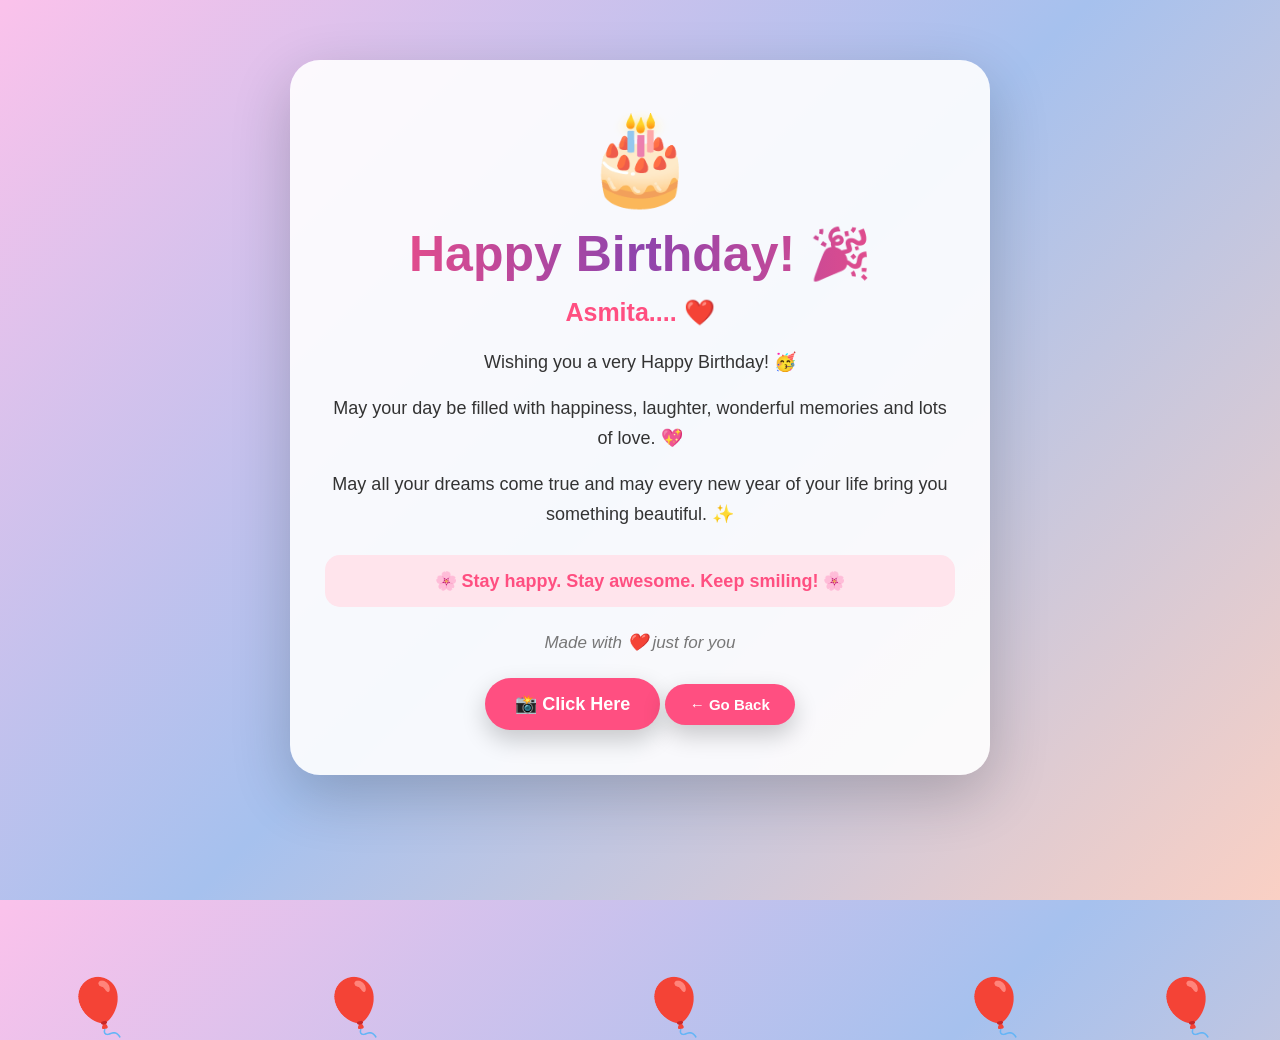
==== birthday.html @ e2fa073b "Add files via upload" ====
<!DOCTYPE html>
<html lang="en">
<head>
    <meta charset="UTF-8">
    <meta name="viewport" content="width=device-width, initial-scale=1.0">
    <title>Happy Birthday 🎉</title>
    <link rel="stylesheet" href="style.css">
</head>

<body class="page2">

    <!-- Balloons -->
    <div class="balloons">
        <span>🎈</span>
        <span>🎈</span>
        <span>🎈</span>
        <span>🎈</span>
        <span>🎈</span>
    </div>

    <!-- Confetti -->
    <div class="confetti">
        <span>✨</span>
        <span>🎉</span>
        <span>✨</span>
        <span>🎊</span>
        <span>💖</span>
        <span>✨</span>
        <span>🎉</span>
    </div>

    <div class="birthday-card">

        <div class="cake-large">
            🎂
        </div>

        <h1>
            Happy Birthday! 🎉
        </h1>

        <h2>
            <span id="friendName">Asmita....</span> ❤️
        </h2>

        <p>
            Wishing you a very Happy Birthday! 🥳
        </p>

        <p>
            May your day be filled with happiness,
            laughter, wonderful memories and lots of love. 💖
        </p>

        <p>
            May all your dreams come true and may
            every new year of your life bring you
            something beautiful. ✨
        </p>

        <div class="special-message">
            🌸 Stay happy. Stay awesome. Keep smiling! 🌸
        </div>

        <div class="signature">
            Made with ❤️ just for you
        </div>

        <a href="birthday-photo.jpg?v=2" target="_blank" class="photo-button">
            📸 Click Here
        </a>

        <button class="back-button" onclick="goBack()">
            ← Go Back
        </button>

    </div>

    <script src="script.js"></script>

</body>
</html>
---- style.css ----
* {
    margin: 0;
    padding: 0;
    box-sizing: border-box;
}

body {
    min-height: 100vh;
    margin: 0;
    font-family: Arial, Helvetica, sans-serif;
    overflow-x: hidden;
    overflow-y: auto;
}

/* =========================
   PAGE 1
========================= */

.page1 {
    display: flex;
    justify-content: center;
    align-items: center;
    text-align: center;

    background:
        linear-gradient(135deg, #ff758c, #ff7eb3, #a18cd1);

    color: white;
}

.container {
    width: 90%;
    max-width: 650px;

    padding: 50px 30px;

    background: rgba(255, 255, 255, 0.15);

    border: 1px solid rgba(255, 255, 255, 0.3);

    border-radius: 30px;

    backdrop-filter: blur(15px);

    box-shadow:
        0 20px 50px rgba(0, 0, 0, 0.2);

    animation: cardAppear 1.2s ease;
}

.cake {
    font-size: 90px;

    animation:
        cakeBounce 2s infinite,
        glow 2s infinite alternate;
}

.container h1 {
    margin-top: 20px;

    font-size: 48px;

    animation: fadeIn 1.5s ease;
}

.intro {
    margin-top: 20px;

    font-size: 20px;

    line-height: 1.6;
}

.question {
    margin-top: 15px;

    font-size: 22px;

    font-weight: bold;
}

button {
    margin-top: 30px;

    padding: 15px 30px;

    border: none;

    border-radius: 50px;

    background: white;

    color: #ff4f81;

    font-size: 18px;

    font-weight: bold;

    cursor: pointer;

    transition: 0.3s;

    box-shadow:
        0 10px 25px rgba(0, 0, 0, 0.2);
}

button:hover {
    transform: scale(1.1);

    box-shadow:
        0 15px 30px rgba(0, 0, 0, 0.3);
}

/* =========================
   FLOATING HEARTS
========================= */

.floating-hearts span {
    position: absolute;

    bottom: -50px;

    font-size: 30px;

    animation: floatHeart 8s linear infinite;

    opacity: 0.8;
}

.floating-hearts span:nth-child(1) {
    left: 10%;
    animation-delay: 0s;
}

.floating-hearts span:nth-child(2) {
    left: 25%;
    animation-delay: 2s;
}

.floating-hearts span:nth-child(3) {
    left: 40%;
    animation-delay: 4s;
}

.floating-hearts span:nth-child(4) {
    left: 55%;
    animation-delay: 1s;
}

.floating-hearts span:nth-child(5) {
    left: 70%;
    animation-delay: 3s;
}

.floating-hearts span:nth-child(6) {
    left: 82%;
    animation-delay: 5s;
}

.floating-hearts span:nth-child(7) {
    left: 92%;
    animation-delay: 2.5s;
}

/* =========================
   PAGE 2
========================= */

.page2 {
    min-height: 100vh;

    display: flex;
    justify-content: center;
    align-items: flex-start;

    text-align: center;

    padding: 40px 20px;

    background:
        linear-gradient(
            135deg,
            #fbc2eb,
            #a6c1ee,
            #fad0c4
        );

    color: #333;

    overflow-x: hidden;
}

.birthday-card {
    position: relative;

    z-index: 10;

    width: 100%;
    max-width: 700px;

    padding: 45px 35px;

    margin: 20px auto;

    background: rgba(255, 255, 255, 0.90);

    border-radius: 30px;

    box-shadow:
        0 20px 60px rgba(0, 0, 0, 0.2);

    animation: cardAppear 1.5s ease;

    box-sizing: border-box;
}

.cake-large {
    font-size: 90px;

    animation: cakeBounce 2s infinite;
}

.birthday-card h1 {
    font-size: 50px;

    margin: 15px 0;

    background:
        linear-gradient(
            90deg,
            #ff4f81,
            #8e44ad,
            #ff4f81
        );

    -webkit-background-clip: text;

    -webkit-text-fill-color: transparent;

    animation: textGlow 2s infinite alternate;
}

.birthday-card h2 {
    font-size: 25px;

    margin-bottom: 20px;

    color: #ff4f81;
}

.birthday-card p {
    font-size: 18px;

    line-height: 1.7;

    margin: 15px 0;
}

.special-message {
    margin-top: 25px;

    padding: 15px;

    border-radius: 15px;

    background: #ffe4ec;

    color: #ff4f81;

    font-size: 18px;

    font-weight: bold;
}

.signature {
    margin-top: 25px;

    font-size: 17px;

    font-style: italic;

    color: #777;
}

.back-button {
    background: #ff4f81;

    color: white;

    font-size: 15px;

    padding: 12px 25px;
}

/* =========================
   BALLOONS
========================= */

.balloons {
    position: absolute;

    width: 100%;

    height: 100%;

    pointer-events: none;
}

.balloons span {
    position: absolute;

    bottom: -100px;

    font-size: 55px;

    animation: balloonFloat 9s linear infinite;
}

.balloons span:nth-child(1) {
    left: 5%;
    animation-delay: 0s;
}

.balloons span:nth-child(2) {
    left: 25%;
    animation-delay: 2s;
}

.balloons span:nth-child(3) {
    left: 50%;
    animation-delay: 4s;
}

.balloons span:nth-child(4) {
    left: 75%;
    animation-delay: 1s;
}

.balloons span:nth-child(5) {
    left: 90%;
    animation-delay: 3s;
}

/* =========================
   CONFETTI
========================= */

.confetti span {
    position: absolute;

    top: -50px;

    font-size: 25px;

    animation: confettiFall 5s linear infinite;
}

.confetti span:nth-child(1) {
    left: 10%;
    animation-delay: 0s;
}

.confetti span:nth-child(2) {
    left: 30%;
    animation-delay: 1s;
}

.confetti span:nth-child(3) {
    left: 50%;
    animation-delay: 2s;
}

.confetti span:nth-child(4) {
    left: 70%;
    animation-delay: 3s;
}

.confetti span:nth-child(5) {
    left: 85%;
    animation-delay: 1.5s;
}

.confetti span:nth-child(6) {
    left: 40%;
    animation-delay: 3.5s;
}

.confetti span:nth-child(7) {
    left: 60%;
    animation-delay: 4s;
}

/* =========================
   ANIMATIONS
========================= */

@keyframes cardAppear {

    from {
        opacity: 0;

        transform:
            scale(0.7)
            translateY(50px);
    }

    to {
        opacity: 1;

        transform:
            scale(1)
            translateY(0);
    }
}

@keyframes fadeIn {

    from {
        opacity: 0;
    }

    to {
        opacity: 1;
    }
}

@keyframes cakeBounce {

    0%,
    100% {
        transform: translateY(0);
    }

    50% {
        transform: translateY(-15px);
    }
}

@keyframes glow {

    from {
        filter:
            drop-shadow(
                0 0 5px white
            );
    }

    to {
        filter:
            drop-shadow(
                0 0 25px white
            );
    }
}

@keyframes textGlow {

    from {
        filter:
            drop-shadow(
                0 0 2px #ff4f81
            );
    }

    to {
        filter:
            drop-shadow(
                0 0 10px #ff4f81
            );
    }
}

@keyframes floatHeart {

    0% {
        transform:
            translateY(0)
            rotate(0deg);

        opacity: 0;
    }

    20% {
        opacity: 1;
    }

    100% {
        transform:
            translateY(-110vh)
            rotate(360deg);

        opacity: 0;
    }
}

@keyframes balloonFloat {

    0% {
        transform:
            translateY(0)
            rotate(0deg);

        opacity: 0;
    }

    10% {
        opacity: 1;
    }

    100% {
        transform:
            translateY(-120vh)
            rotate(15deg);

        opacity: 0;
    }
}

@keyframes confettiFall {

    0% {
        transform:
            translateY(0)
            rotate(0deg);

        opacity: 0;
    }

    20% {
        opacity: 1;
    }

    100% {
        transform:
            translateY(110vh)
            rotate(360deg);

        opacity: 0;
    }
}



.photo-container {
    display: none;
    margin-top: 25px;
    animation: photoAppear 1s ease;
}

.photo-container img {
    width: 100%;
    max-width: 450px;
    max-height: 500px;
    object-fit: cover;

    border-radius: 20px;

    box-shadow:
        0 15px 40px rgba(0, 0, 0, 0.25);

    border: 5px solid white;
}

        .photo-container.show {
            display: block;
        }

        @keyframes photoAppear {
            from {
                opacity: 0;
                transform: scale(0.5) rotate(-5deg);
            }

            to {
                opacity: 1;
                transform: scale(1) rotate(0deg);
            }
        }


            .photo-page {
        min-height: 100vh;

        display: flex;
        justify-content: center;
        align-items: center;

        text-align: center;

        padding: 30px;

        background:
            linear-gradient(
                135deg,
                #ff758c,
                #ff7eb3,
                #a18cd1
            );
    }

    .photo-wrapper {
        width: 90%;
        max-width: 700px;

        padding: 30px;

        background: rgba(255, 255, 255, 0.18);

        border-radius: 30px;

        backdrop-filter: blur(15px);

        animation: photoPageAppear 1s ease;
    }

    .photo-wrapper h1 {
        color: white;

        margin-bottom: 25px;

        font-size: 35px;
    }

    .special-photo {
        width: 100%;
        max-width: 550px;

        max-height: 600px;

        object-fit: contain;

        border-radius: 20px;

        border: 5px solid white;

        box-shadow:
            0 15px 40px rgba(0, 0, 0, 0.3);

        animation: photoZoom 1.2s ease;
    }

    .photo-wrapper p {
        color: white;

        font-size: 18px;

        margin-top: 20px;
    }

    .photo-wrapper button {
        background: white;

        color: #ff4f81;

        margin-top: 20px;
    }

    @keyframes photoPageAppear {

        from {
            opacity: 0;
            transform: scale(0.7);
        }

        to {
            opacity: 1;
            transform: scale(1);
        }
    }

    @keyframes photoZoom {

        from {
            opacity: 0;
            transform: scale(0.5) rotate(-5deg);
        }

        to {
            opacity: 1;
            transform: scale(1) rotate(0);
        }
    }


        .photo-button {
        display: inline-block;
        margin-top: 25px;
        padding: 15px 30px;

        background: #ff4f81;
        color: white;

        text-decoration: none;

        border-radius: 50px;

        font-size: 18px;
        font-weight: bold;

        box-shadow: 0 10px 25px rgba(0, 0, 0, 0.2);

        transition: 0.3s;
    }

    .photo-button:hover {
        transform: scale(1.08);
    }

    .birthday-card button,
.birthday-card .photo-button {
    max-width: 100%;
    box-sizing: border-box;
}

        .photo-button {
            display: inline-block;
            margin-top: 25px;
            padding: 15px 30px;

            background: #ff4f81;
            color: white;

            text-decoration: none;

            border-radius: 50px;

            font-size: 18px;
            font-weight: bold;

            box-shadow:
                0 10px 25px rgba(0, 0, 0, 0.2);

            transition: 0.3s;
        }

        .photo-button:hover {
            transform: scale(1.08);
        }


        @media (max-width: 600px) {

        /* PAGE 1 */

        .container {
            width: 92%;
            padding: 30px 20px;
        }

        .container h1 {
            font-size: 34px;
        }

        .intro {
            font-size: 17px;
        }

        .question {
            font-size: 19px;
        }

        .cake {
            font-size: 70px;
        }


        /* PAGE 2 */

        .page2 {
            min-height: 100vh;

            padding: 20px 12px;

            align-items: flex-start;
        }

        .birthday-card {
            width: 100%;

            margin: 10px auto;

            padding: 30px 18px;

            border-radius: 22px;
        }

        .cake-large {
            font-size: 65px;
        }

        .birthday-card h1 {
            font-size: 34px;

            line-height: 1.2;
        }

        .birthday-card h2 {
            font-size: 21px;

            line-height: 1.4;
        }

        .birthday-card p {
            font-size: 16px;

            line-height: 1.6;
        }

        .special-message {
            font-size: 16px;

            padding: 13px;
        }

        .signature {
            font-size: 15px;
        }

        .birthday-card button,
        .birthday-card .photo-button {
            width: 90%;

            padding: 13px 15px;

            font-size: 16px;

            margin-left: auto;
            margin-right: auto;
        }

        .photo-button {
            display: inline-block;
        }

        /* Smaller floating elements */

        .balloons span {
            font-size: 40px;
        }

        .confetti span {
            font-size: 18px;
        }
}
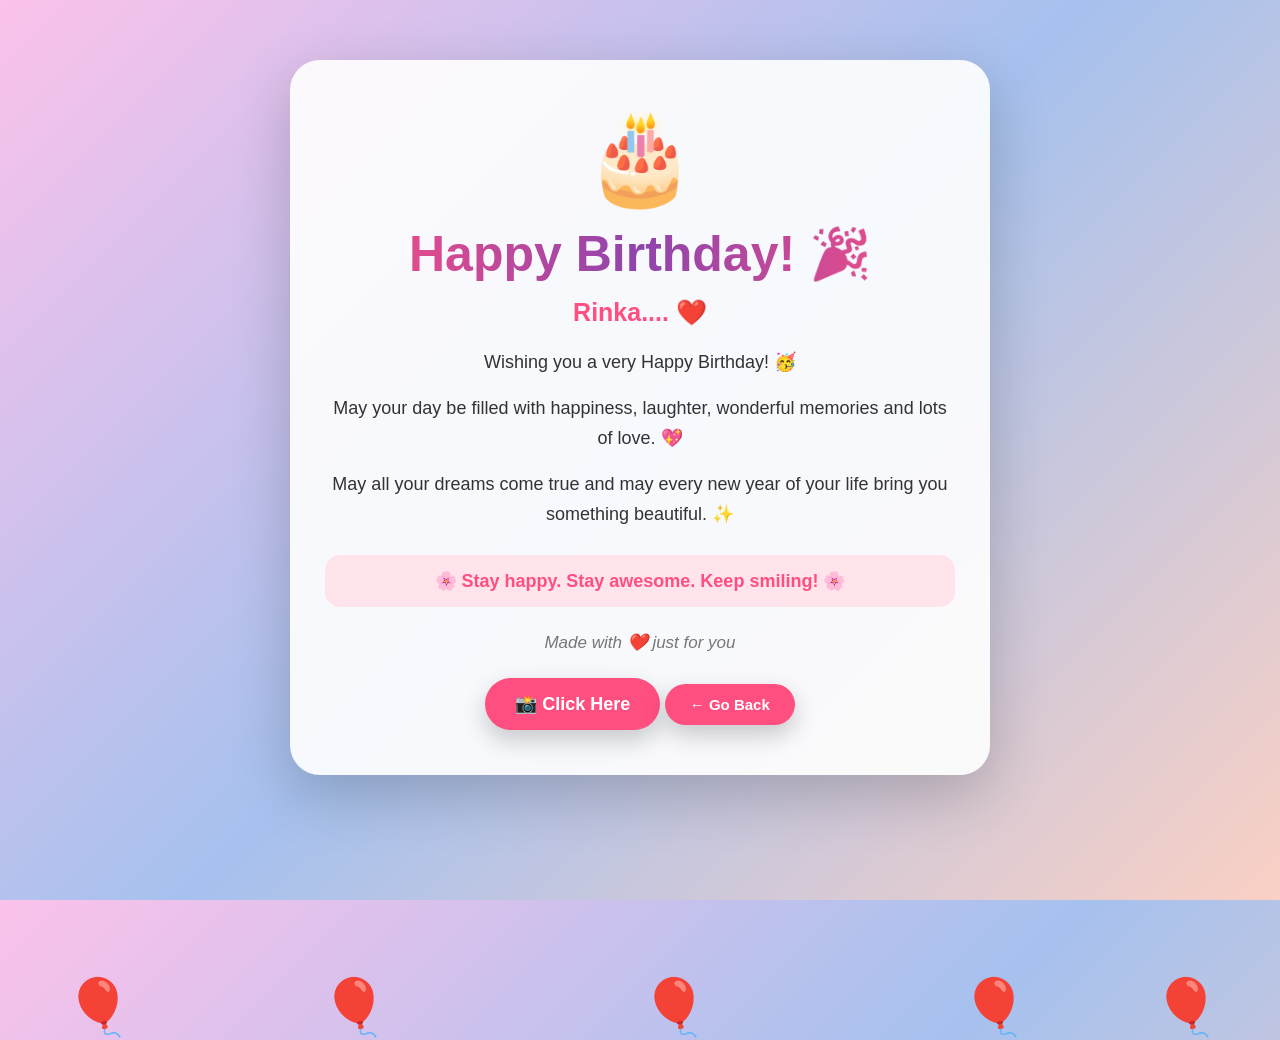
==== commit f9b70d5e: "Update birthday.html" ====
--- a/birthday.html
+++ b/birthday.html
@@ -40,7 +40,7 @@
         </h1>
 
         <h2>
-            <span id="friendName">Asmita....</span> ❤️
+            <span id="friendName">Rinka....</span> ❤️
         </h2>
 
         <p>
@@ -79,4 +79,4 @@
     <script src="script.js"></script>
 
 </body>
-</html>+</html>
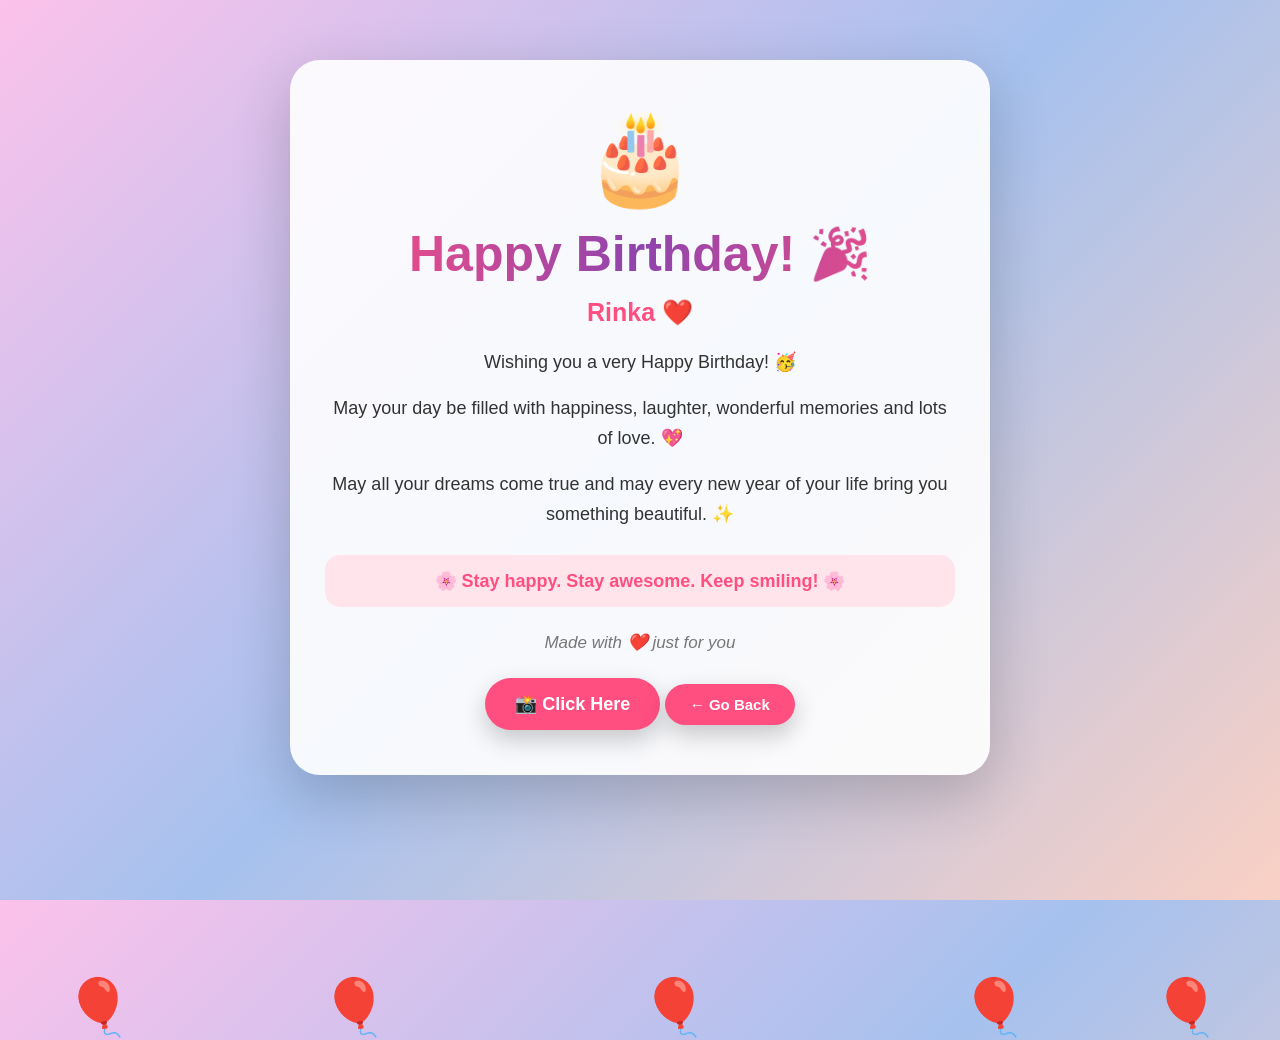
==== commit 8d3da05d: "Update birthday.html" ====
--- a/birthday.html
+++ b/birthday.html
@@ -40,7 +40,7 @@
         </h1>
 
         <h2>
-            <span id="friendName">Rinka....</span> ❤️
+            <span id="friendName">Rinka</span> ❤️
         </h2>
 
         <p>
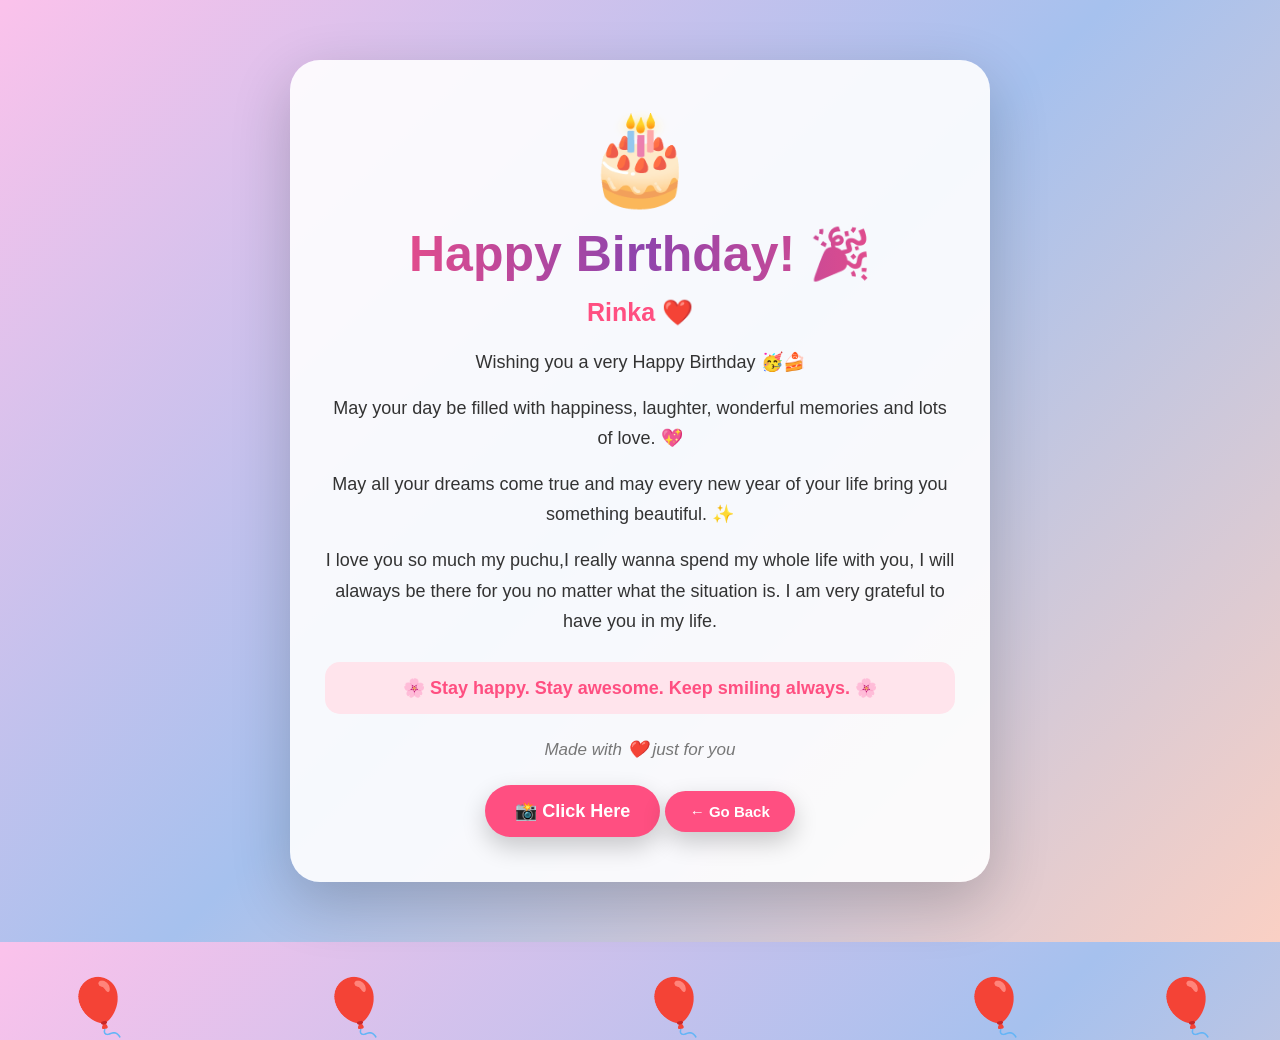
==== commit 1d5e3107: "Update birthday.html" ====
--- a/birthday.html
+++ b/birthday.html
@@ -44,7 +44,7 @@
         </h2>
 
         <p>
-            Wishing you a very Happy Birthday! 🥳
+            Wishing you a very Happy Birthday 🥳🍰
         </p>
 
         <p>
@@ -58,15 +58,21 @@
             something beautiful. ✨
         </p>
 
+        <p>
+            I love you so much my puchu,I really wanna spend my whole life with you,
+            I will alaways be there for you no matter what the situation is.
+            I am very grateful to have you in my life.
+        </p>
+        
         <div class="special-message">
-            🌸 Stay happy. Stay awesome. Keep smiling! 🌸
+            🌸 Stay happy. Stay awesome. Keep smiling always. 🌸
         </div>
 
         <div class="signature">
             Made with ❤️ just for you
         </div>
 
-        <a href="birthday-photo.jpg?v=2" target="_blank" class="photo-button">
+        <a href="mine.jpeg" target="_blank" class="photo-button">
             📸 Click Here
         </a>
 
